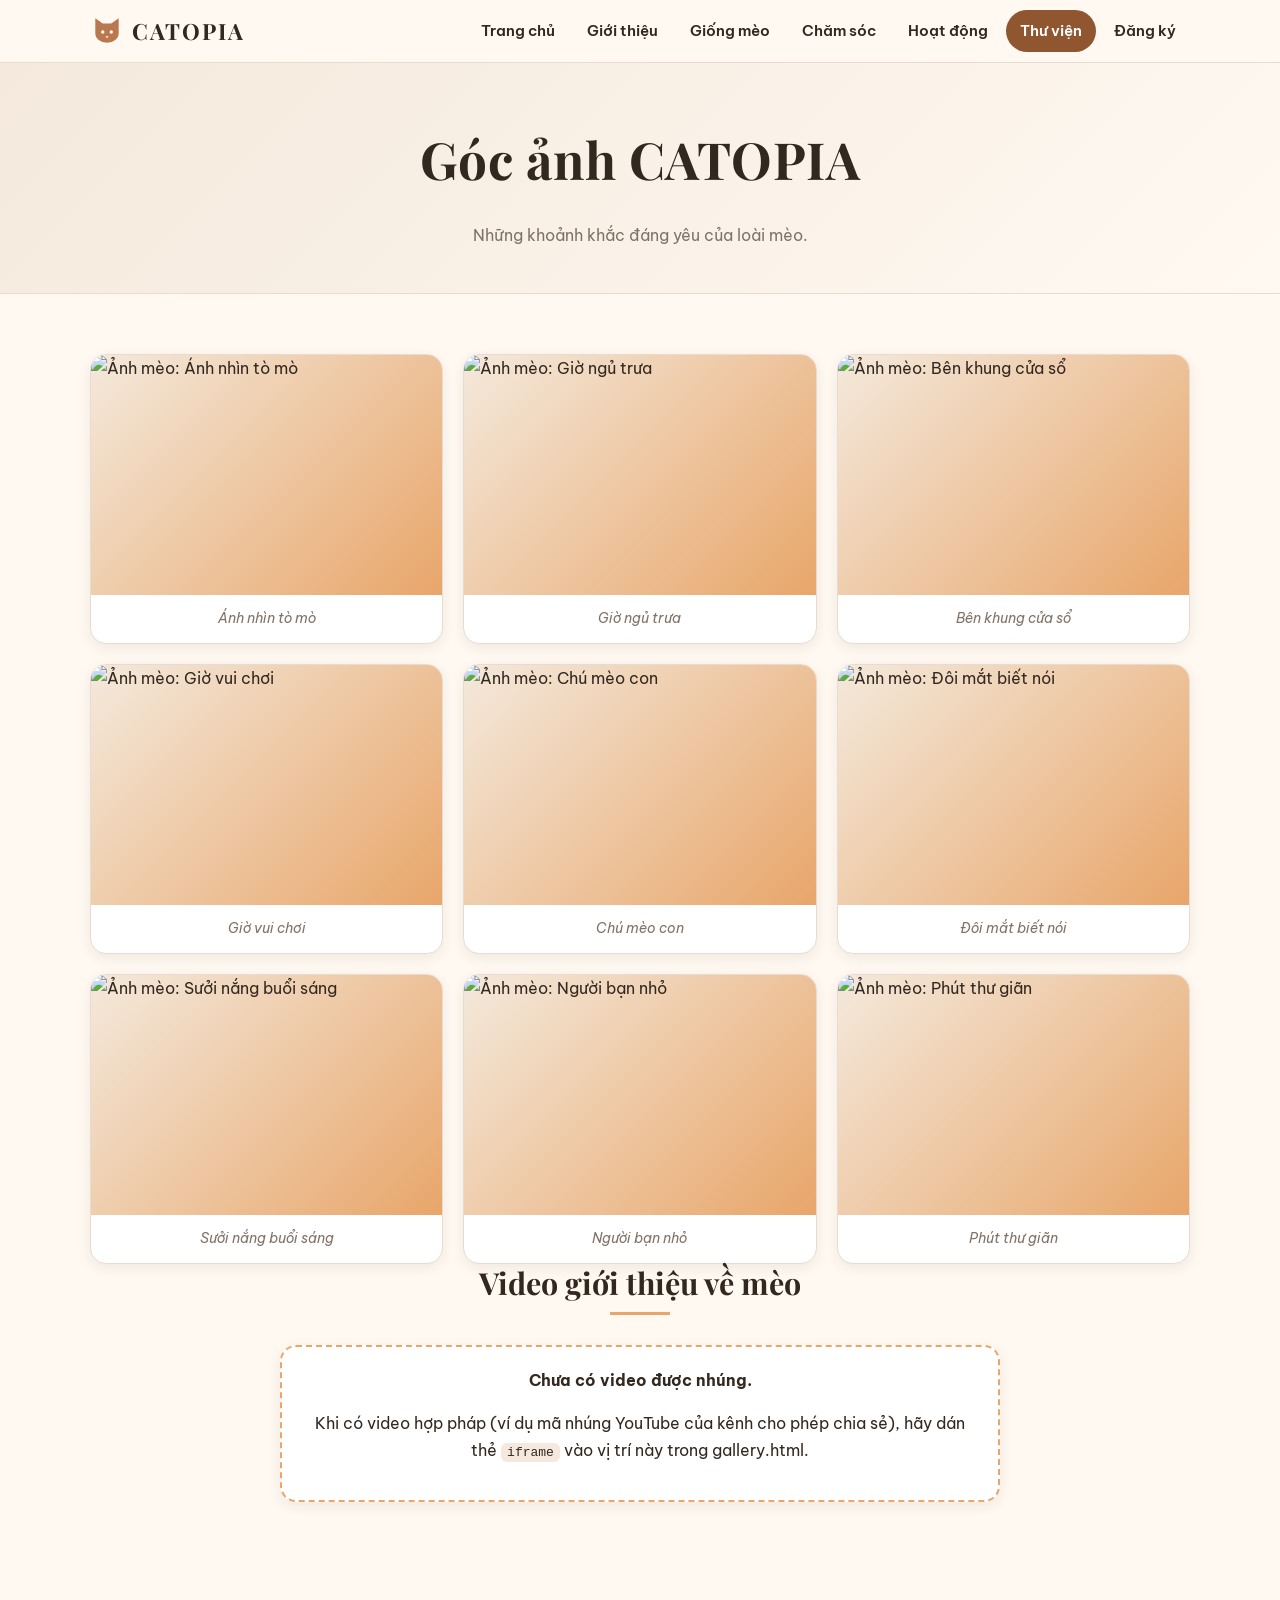
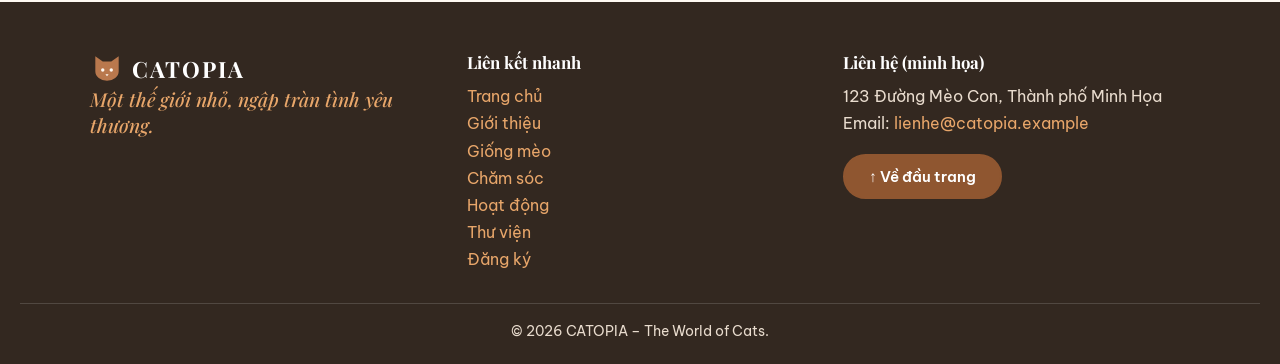
==== gallery.html @ c39b736b "Add files via upload" ====
<!DOCTYPE html>
<html lang="vi">
<head>
<meta charset="UTF-8">
<meta name="viewport" content="width=device-width, initial-scale=1">
<meta name="description" content="Thư viện ảnh mèo của CATOPIA với 9 khoảnh khắc đáng yêu.">
<title>Góc ảnh CATOPIA | Thư viện</title>
<link rel="preconnect" href="https://fonts.googleapis.com">
<link rel="stylesheet" href="https://fonts.googleapis.com/css2?family=Be+Vietnam+Pro:wght@400;600&family=Playfair+Display:ital,wght@0,600;0,700;1,500&display=swap">
<link rel="stylesheet" href="style.css">
</head>
<body id="top">
<header class="site-header"><div class="bar"><a class="logo" href="index.html"><svg viewBox="0 0 32 32" width="34" height="34" aria-hidden="true"><path d="M5 4l7 5h8l7-5v14a11 9 0 0 1-22 0z" fill="#B9784D"/><circle cx="12" cy="17" r="1.6" fill="#FFF9F2"/><circle cx="20" cy="17" r="1.6" fill="#FFF9F2"/><path d="M14.5 21h3L16 22.8z" fill="#FFF9F2"/></svg><span>CATOPIA</span></a><button class="menu-btn" type="button" aria-label="Mở menu" aria-expanded="false">☰</button><nav aria-label="Menu chính"><ul><li><a href="index.html">Trang chủ</a></li><li><a href="about.html">Giới thiệu</a></li><li><a href="breeds.html">Giống mèo</a></li><li><a href="care.html">Chăm sóc</a></li><li><a href="activities.html">Hoạt động</a></li><li><a href="gallery.html" class="active" aria-current="page">Thư viện</a></li><li><a href="register.html">Đăng ký</a></li></ul></nav></div></header>
<main>
<section class="page-head"><h1 id="main-title">Góc ảnh CATOPIA</h1><p>Những khoảnh khắc đáng yêu của loài mèo.</p></section><div class="section"><div class="gallery"><figure class="card shot"><img src="images/cat-01.jpg" alt="Ảnh mèo: Ánh nhìn tò mò" loading="lazy"><figcaption>Ánh nhìn tò mò</figcaption></figure><figure class="card shot"><img src="images/cat-02.jpg" alt="Ảnh mèo: Giờ ngủ trưa" loading="lazy"><figcaption>Giờ ngủ trưa</figcaption></figure><figure class="card shot"><img src="images/cat-03.jpg" alt="Ảnh mèo: Bên khung cửa sổ" loading="lazy"><figcaption>Bên khung cửa sổ</figcaption></figure><figure class="card shot"><img src="images/cat-04.jpg" alt="Ảnh mèo: Giờ vui chơi" loading="lazy"><figcaption>Giờ vui chơi</figcaption></figure><figure class="card shot"><img src="images/cat-05.jpg" alt="Ảnh mèo: Chú mèo con" loading="lazy"><figcaption>Chú mèo con</figcaption></figure><figure class="card shot"><img src="images/cat-06.jpg" alt="Ảnh mèo: Đôi mắt biết nói" loading="lazy"><figcaption>Đôi mắt biết nói</figcaption></figure><figure class="card shot"><img src="images/cat-07.jpg" alt="Ảnh mèo: Sưởi nắng buổi sáng" loading="lazy"><figcaption>Sưởi nắng buổi sáng</figcaption></figure><figure class="card shot"><img src="images/cat-08.jpg" alt="Ảnh mèo: Người bạn nhỏ" loading="lazy"><figcaption>Người bạn nhỏ</figcaption></figure><figure class="card shot"><img src="images/cat-09.jpg" alt="Ảnh mèo: Phút thư giãn" loading="lazy"><figcaption>Phút thư giãn</figcaption></figure></div><h2 class="section-title">Video giới thiệu về mèo</h2><article class="card video-box"><div class="body"><p><strong>Chưa có video được nhúng.</strong></p><p>Khi có video hợp pháp (ví dụ mã nhúng YouTube của kênh cho phép chia sẻ), hãy dán thẻ <code>iframe</code> vào vị trí này trong gallery.html.</p></div></article></div>
</main>
<footer class="site-footer"><div class="bar cols"><div><a class="logo" href="index.html"><svg viewBox="0 0 32 32" width="34" height="34" aria-hidden="true"><path d="M5 4l7 5h8l7-5v14a11 9 0 0 1-22 0z" fill="#B9784D"/><circle cx="12" cy="17" r="1.6" fill="#FFF9F2"/><circle cx="20" cy="17" r="1.6" fill="#FFF9F2"/><path d="M14.5 21h3L16 22.8z" fill="#FFF9F2"/></svg><span>CATOPIA</span></a><p class="slogan">Một thế giới nhỏ, ngập tràn tình yêu thương.</p></div><div><h3>Liên kết nhanh</h3><ul><li><a href="index.html">Trang chủ</a></li><li><a href="about.html">Giới thiệu</a></li><li><a href="breeds.html">Giống mèo</a></li><li><a href="care.html">Chăm sóc</a></li><li><a href="activities.html">Hoạt động</a></li><li><a href="gallery.html">Thư viện</a></li><li><a href="register.html">Đăng ký</a></li></ul></div><div><h3>Liên hệ (minh họa)</h3><p>123 Đường Mèo Con, Thành phố Minh Họa<br>Email: <a href="mailto:lienhe@catopia.example">lienhe@catopia.example</a></p><a class="btn" href="#top">↑ Về đầu trang</a></div></div><p class="copy">© 2026 CATOPIA – The World of Cats.</p></footer>
<script>
var b=document.querySelector('.menu-btn'),n=document.querySelector('nav');b.addEventListener('click',function(){var o=n.classList.toggle('open');b.setAttribute('aria-expanded',o);});
</script>
</body>
</html>
---- style.css ----
/* CATOPIA – style.css dùng chung cho cả 7 trang */
/* 1. Biến màu và reset */
:root{--bg:#FFF9F2;--bg2:#F4E9DC;--main:#B9784D;--main-dark:#8F5630;--accent:#E8A66A;--text:#332820;--muted:#817268;--white:#FFFFFF;--line:#E9DCCE}
/* --main-dark là tông đậm hơn của màu chủ đạo, dùng cho nền nút/chữ trắng để dễ đọc */
*{box-sizing:border-box;margin:0;padding:0}
html{scroll-behavior:smooth}
body{font-family:'Be Vietnam Pro',Arial,sans-serif;line-height:1.7;background-color:var(--bg);color:var(--text)}
h1,h2,h3{font-family:'Playfair Display',Georgia,serif;line-height:1.25;margin-bottom:.6em}
h1{font-size:clamp(2rem,5vw,3.2rem)}
h2{font-size:1.9rem}
h3{font-size:1.25rem}
p{margin-bottom:1rem;color:var(--text)}
a{color:var(--main-dark);transition:color .3s}
a:hover{color:var(--main)}
ul,ol{margin:0 0 1rem 1.4rem}
img{display:block;max-width:100%;object-fit:cover;background:linear-gradient(135deg,var(--bg2),var(--accent))}
small{color:var(--muted)}
mark{background-color:rgba(232,166,106,.45);padding:0 4px;border-radius:4px}
code{background-color:var(--bg2);padding:2px 6px;border-radius:6px}
hr{border:0;border-top:1px dashed var(--main);margin:2rem 0}
blockquote{border-left:4px solid var(--accent);background-color:var(--bg2);padding:14px 20px;margin:1rem 0;font-style:italic}
blockquote::before{content:"“";font:700 2rem/1 Georgia,serif;color:var(--main)}
:focus-visible{outline:3px solid var(--accent);outline-offset:3px}
#main-title{letter-spacing:.5px}
section[id]{scroll-margin-top:90px}
/* 2. Header và điều hướng */
.bar{max-width:1140px;margin:0 auto;padding:0 20px;display:flex;justify-content:space-between;align-items:center;position:relative}
.site-header{position:sticky;top:0;z-index:100;padding:10px 0;background-color:rgba(255,249,242,.96);border-bottom:1px solid var(--line)}
.logo{display:flex;align-items:center;gap:8px;text-decoration:none}
.logo span{font:700 1.4rem 'Playfair Display',Georgia,serif;letter-spacing:2px;color:var(--text)}
nav ul{display:flex;gap:4px;list-style:none;margin:0}
nav a{display:block;padding:8px 14px;border-radius:999px;text-decoration:none;color:var(--text);font-weight:600;font-size:.95rem;transition:background-color .3s,color .3s}
nav a:hover{background-color:var(--bg2);color:var(--main-dark)}
nav a.active{background-color:var(--main-dark);color:var(--white)}
.menu-btn{display:none;background:none;border:1px solid var(--line);border-radius:8px;padding:2px 12px;font-size:1.4rem;color:var(--text);cursor:pointer}
/* 3. Banner (hero): ảnh nền + lớp phủ gradient */
.hero{background-image:linear-gradient(rgba(51,40,32,.78),rgba(51,40,32,.35)),url(images/banner.jpg);background-size:cover;background-position:center;background-color:var(--main-dark);min-height:80vh;padding:80px 20px;display:flex;flex-direction:column;justify-content:center;align-items:center;text-align:center;color:white}
.hero>*{animation:fadeUp .9s ease both}
.hero p{max-width:640px;color:white}
.hero .slogan{color:var(--accent);font-size:1.6rem}
.hero #main-title{text-shadow:0 3px 14px rgba(0,0,0,.5)}
.hero .cta{animation-delay:.3s}
.cta{display:flex;gap:14px;flex-wrap:wrap;justify-content:center;margin-top:10px}
.slogan{font:italic 500 1.2rem 'Playfair Display',Georgia,serif;color:var(--accent)}
.page-head{text-align:center;padding:64px 20px 44px;background-image:linear-gradient(135deg,var(--bg2),var(--bg));border-bottom:1px solid var(--line);animation:fadeUp .7s ease both}
.page-head p{max-width:640px;margin:0 auto;color:var(--muted)}
@keyframes fadeUp{from{opacity:0;transform:translateY(22px)}to{opacity:1;transform:none}}
/* 4. Bố cục Flexbox bắt buộc: .row và .block_3 */
.row{display:flex;flex-wrap:wrap;width:100%;justify-content:center;align-items:stretch}
.block_3{width:33.333333%;padding:15px}
.row .block_3{display:flex}
.row .block_3>*{width:100%}
.section{max-width:1140px;margin:0 auto;padding:60px 20px}
.alt{background-color:var(--bg2)}
.prose{max-width:820px}
.section-title{text-align:center}
.section-title::after{content:"";display:block;width:60px;height:3px;background-color:var(--accent);margin:10px auto 30px}
.split{display:flex;flex-wrap:wrap;gap:36px;align-items:center;margin:40px 0}
.split>*{flex:1 1 320px;min-width:0}
/* Khung ảnh thống nhất: kích thước cố định, object-fit, bo góc 16px, zoom nhẹ khi rê chuột */
.photo{overflow:hidden;border-radius:16px;box-shadow:0 8px 24px rgba(51,40,32,.15);background-color:var(--white)}
.photo img{width:100%;height:340px;object-fit:cover;transition:transform .5s ease}
.photo:hover img{transform:scale(1.05)}
.photo figcaption{margin:0;padding:10px 14px}
.form-photo{max-width:720px;margin:0 auto 24px}
.photo.form-photo img{height:200px}
figure{margin:1.2rem 0}
figcaption{font-size:.88rem;color:var(--muted);text-align:center;margin-top:8px;font-style:italic}
/* 5. Thẻ (card), hộp thông tin, nút */
.card{margin:0;background-color:var(--white);border:1px solid var(--line);border-radius:16px;box-shadow:0 4px 14px rgba(51,40,32,.08);overflow:hidden;transition:transform .3s ease,box-shadow .3s ease}
.card:hover{transform:translateY(-6px);box-shadow:0 14px 30px rgba(51,40,32,.16)}
.card img{width:100%;height:220px;transition:transform .5s ease}
.card:hover img{transform:scale(1.07)}
.card ul,.card ol{font-size:.95rem}
.body{padding:20px 22px}
.slogan-card{text-align:center;padding:28px 22px;border-top:4px solid var(--accent)}
.num{display:block;font:700 2.4rem 'Playfair Display',Georgia,serif;color:var(--main-dark)}
.note{background-color:rgba(232,166,106,.2);border-left:5px solid var(--accent);border-radius:10px;padding:14px 18px;margin:1.2rem 0}
.note p{margin:0}
.btn{display:inline-block;padding:11px 24px;border:2px solid var(--main-dark);border-radius:999px;background-color:var(--main-dark);color:var(--white);font:600 .95rem 'Be Vietnam Pro',Arial,sans-serif;text-decoration:none;cursor:pointer;transition:background-color .3s,color .3s,transform .2s}
.btn:hover,.btn:focus-visible{background-color:var(--accent);border-color:var(--accent);color:var(--text)}
.btn:active{transform:scale(.96)}
.btn.ghost{background-color:transparent;border-color:var(--white)}
.btn.ghost:hover{background-color:var(--white);border-color:var(--white);color:var(--main-dark)}
/* 6. Bảng */
.table-wrap{overflow-x:auto;margin:20px 0;border:1px solid var(--line);border-radius:14px;background-color:var(--white);box-shadow:0 4px 14px rgba(51,40,32,.06)}
table{width:100%;min-width:640px;border-collapse:collapse}
caption{padding:14px;font:700 1.15rem 'Playfair Display',Georgia,serif;text-align:left}
th,td{padding:12px 14px;text-align:left;vertical-align:top;border-bottom:1px solid var(--line)}
thead th{background-color:var(--main-dark);color:var(--white);letter-spacing:1px}
tbody th{color:var(--main-dark)}
tbody tr{transition:background-color .25s}
tbody tr:nth-child(even){background-color:var(--bg)}
tbody tr:hover{background-color:rgba(232,166,106,.3)}
/* 7. Thư viện ảnh (CSS Grid) và video */
.gallery{display:grid;grid-template-columns:repeat(3,1fr);gap:20px}
.shot img{height:240px}
.shot figcaption{margin:0;padding:12px 16px}
.video-box{max-width:720px;margin:0 auto;text-align:center;border:2px dashed var(--accent)}
/* 8. Biểu mẫu */
form{display:grid;gap:18px;max-width:720px;margin:0 auto;padding:28px;background-color:var(--white);border:1px solid var(--line);border-radius:16px;box-shadow:0 4px 14px rgba(51,40,32,.08)}
label,legend{font-weight:600}
fieldset{border:0}
fieldset label{display:inline-block;margin-right:18px;font-weight:400}
input,select,textarea{width:100%;margin-top:6px;padding:11px 14px;border:1.5px solid var(--line);border-radius:10px;font:inherit;background-color:var(--bg);color:var(--text);transition:border-color .3s}
input[type=radio],input[type=checkbox]{width:auto;margin:0 8px 0 0}
input:focus,select:focus,textarea:focus{border-color:var(--main)}
textarea{min-height:120px;resize:vertical}
.ok{max-width:720px;margin:0 auto 18px;padding:14px 18px;border:1px solid #1E7B4F;border-radius:12px;background-color:#E7F5EC;color:#14532D}
/* 9. Minh họa độ ưu tiên (specificity): element < class < ID < inline < !important */
.demo p{padding:8px 14px;margin-bottom:8px;border-left:5px solid var(--line);background-color:var(--white)}
.demo p:first-child{font-weight:700}
.demo p::before{content:"▸ "}
.d-class{color:var(--main-dark)}
#d-id,#d-in,#d-imp{color:#C0392B}
.d-imp{color:#6A3FA0!important}
/* 10. Footer */
.site-footer{margin-top:40px;padding:50px 0 20px;background-color:var(--text);color:var(--line)}
.site-footer .cols{align-items:flex-start;gap:30px;flex-wrap:wrap}
.site-footer .cols>div{flex:1 1 220px}
.site-footer h3{color:var(--white);font-size:1.05rem}
.site-footer ul{list-style:none;margin:0}
.site-footer p{color:var(--line)}
.site-footer .slogan{color:var(--accent)}
.site-footer .logo span{color:var(--white)}
.site-footer a{color:var(--accent);text-decoration:none}
.site-footer a:hover{color:var(--white)}
.site-footer .btn{color:var(--white)}
.site-footer .btn:hover{color:var(--text)}
.copy{margin:30px 20px 0;padding-top:16px;border-top:1px solid rgba(255,255,255,.15);text-align:center;font-size:.88rem}
/* 11. Responsive */
@media (max-width:768px){
.block_3{width:50%}
.gallery{grid-template-columns:repeat(2,1fr)}
.menu-btn{display:block}
nav ul{display:none;position:absolute;top:100%;left:0;right:0;flex-direction:column;padding:10px;background-color:var(--bg);border:1px solid var(--line);border-radius:0 0 14px 14px;box-shadow:0 12px 24px rgba(51,40,32,.12)}
nav.open ul{display:flex}
h2{font-size:1.6rem}
.section{padding:44px 16px}
.photo img{height:280px}
}
@media (max-width:480px){
.block_3{width:100%}
.gallery{grid-template-columns:1fr}
.hero{min-height:70vh}
.photo img{height:240px}
.photo.form-photo img{height:140px}
.btn{width:100%;text-align:center}
}
/* Tôn trọng người dùng muốn giảm chuyển động (một trường hợp cần !important) */
@media (prefers-reduced-motion:reduce){*{animation:none!important;transition:none!important}}
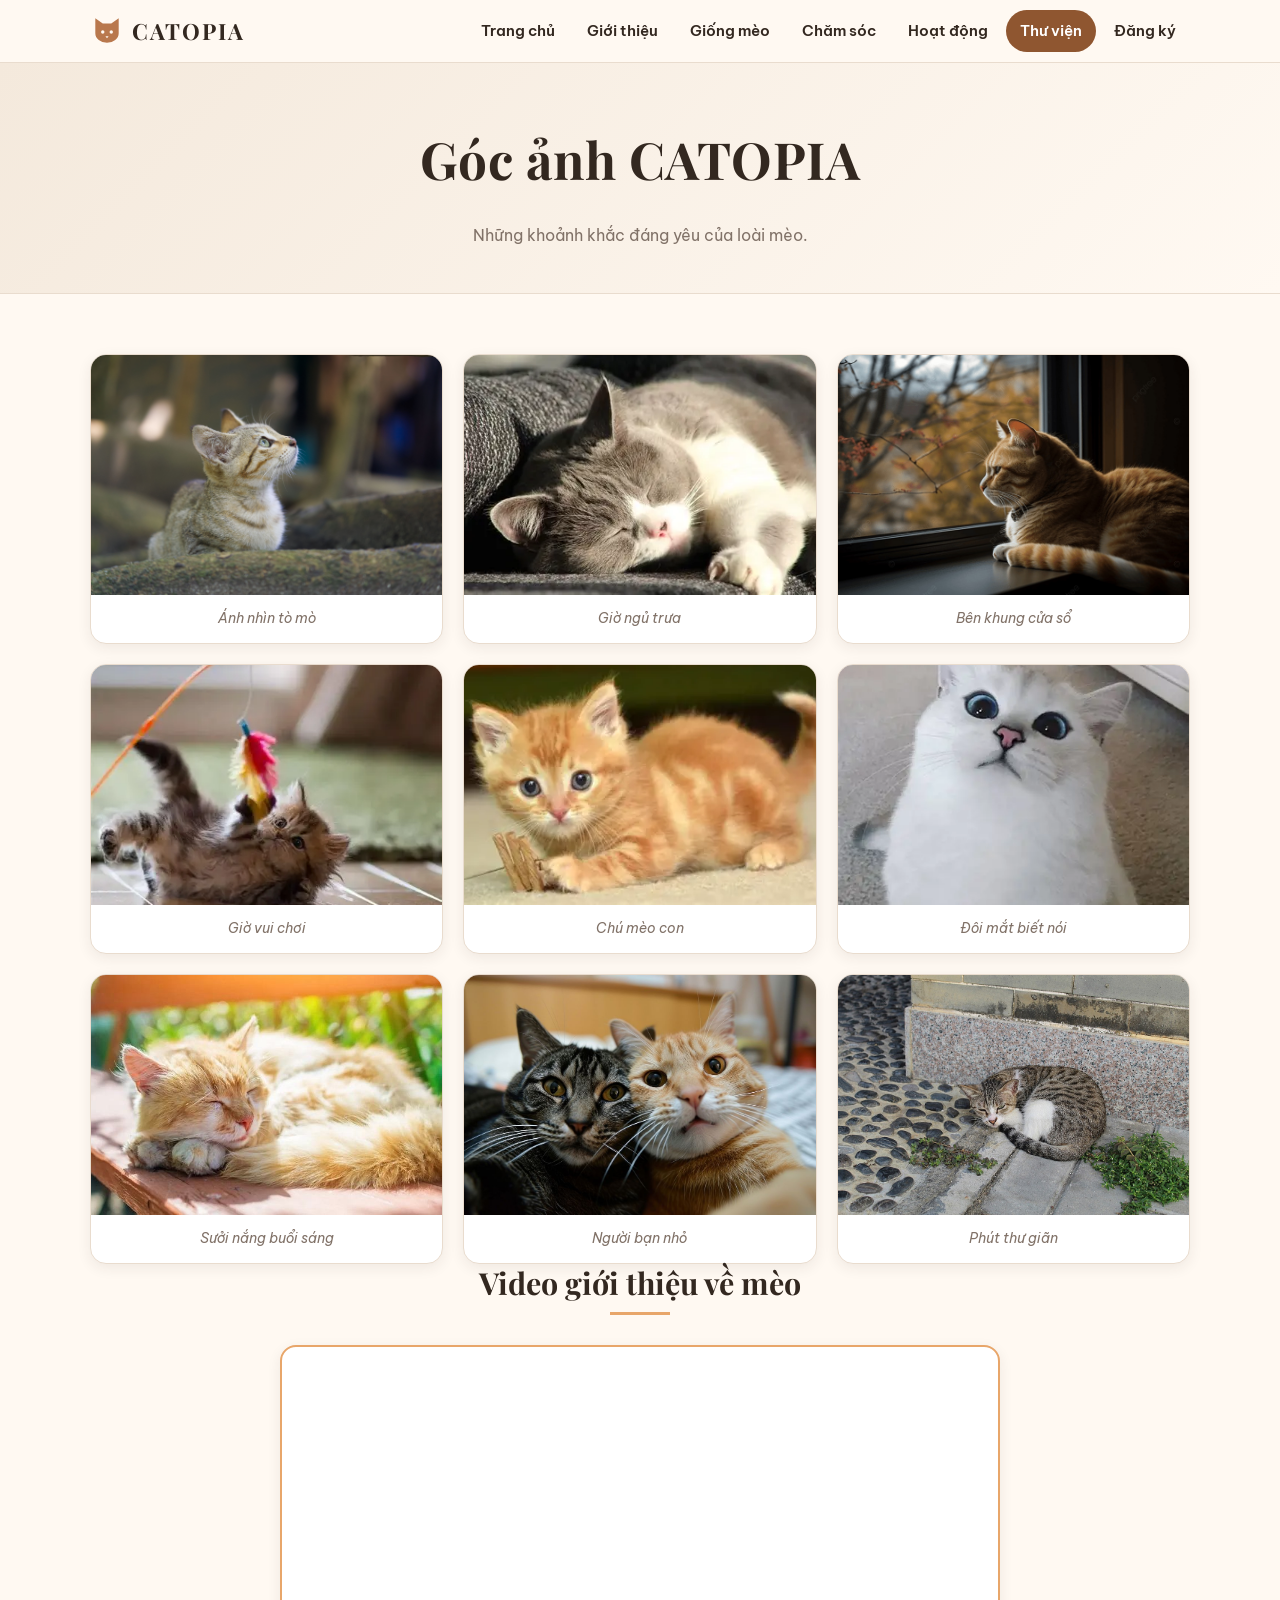
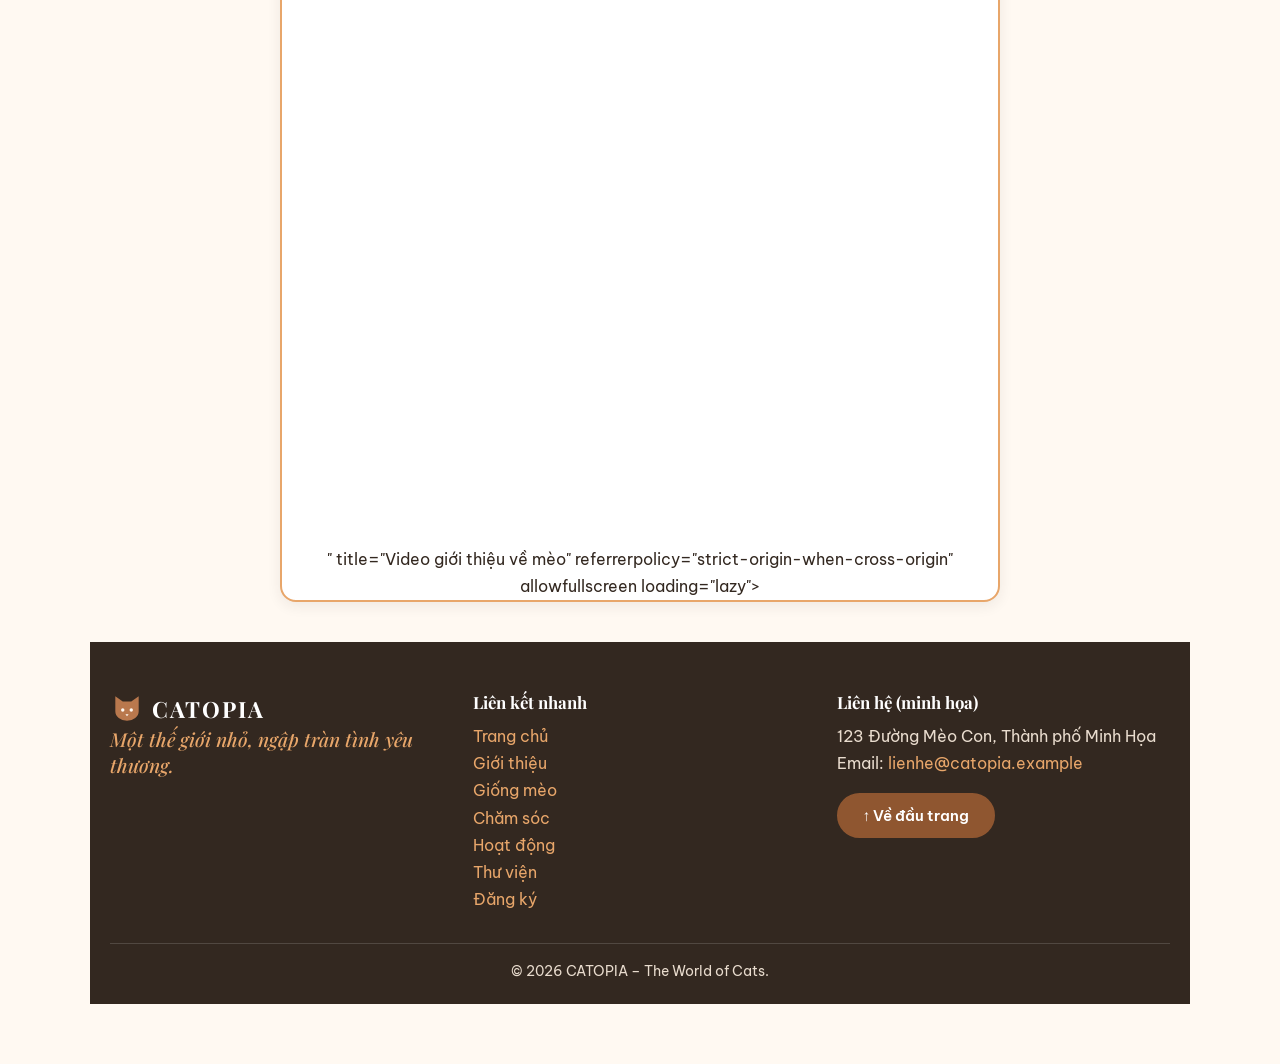
==== commit 74332a15: "Embed YouTube video in gallery.html Added an embedded YouTube video for cat introduction." ====
--- a/gallery.html
+++ b/gallery.html
@@ -12,8 +12,14 @@
 <body id="top">
 <header class="site-header"><div class="bar"><a class="logo" href="index.html"><svg viewBox="0 0 32 32" width="34" height="34" aria-hidden="true"><path d="M5 4l7 5h8l7-5v14a11 9 0 0 1-22 0z" fill="#B9784D"/><circle cx="12" cy="17" r="1.6" fill="#FFF9F2"/><circle cx="20" cy="17" r="1.6" fill="#FFF9F2"/><path d="M14.5 21h3L16 22.8z" fill="#FFF9F2"/></svg><span>CATOPIA</span></a><button class="menu-btn" type="button" aria-label="Mở menu" aria-expanded="false">☰</button><nav aria-label="Menu chính"><ul><li><a href="index.html">Trang chủ</a></li><li><a href="about.html">Giới thiệu</a></li><li><a href="breeds.html">Giống mèo</a></li><li><a href="care.html">Chăm sóc</a></li><li><a href="activities.html">Hoạt động</a></li><li><a href="gallery.html" class="active" aria-current="page">Thư viện</a></li><li><a href="register.html">Đăng ký</a></li></ul></nav></div></header>
 <main>
-<section class="page-head"><h1 id="main-title">Góc ảnh CATOPIA</h1><p>Những khoảnh khắc đáng yêu của loài mèo.</p></section><div class="section"><div class="gallery"><figure class="card shot"><img src="images/cat-01.jpg" alt="Ảnh mèo: Ánh nhìn tò mò" loading="lazy"><figcaption>Ánh nhìn tò mò</figcaption></figure><figure class="card shot"><img src="images/cat-02.jpg" alt="Ảnh mèo: Giờ ngủ trưa" loading="lazy"><figcaption>Giờ ngủ trưa</figcaption></figure><figure class="card shot"><img src="images/cat-03.jpg" alt="Ảnh mèo: Bên khung cửa sổ" loading="lazy"><figcaption>Bên khung cửa sổ</figcaption></figure><figure class="card shot"><img src="images/cat-04.jpg" alt="Ảnh mèo: Giờ vui chơi" loading="lazy"><figcaption>Giờ vui chơi</figcaption></figure><figure class="card shot"><img src="images/cat-05.jpg" alt="Ảnh mèo: Chú mèo con" loading="lazy"><figcaption>Chú mèo con</figcaption></figure><figure class="card shot"><img src="images/cat-06.jpg" alt="Ảnh mèo: Đôi mắt biết nói" loading="lazy"><figcaption>Đôi mắt biết nói</figcaption></figure><figure class="card shot"><img src="images/cat-07.jpg" alt="Ảnh mèo: Sưởi nắng buổi sáng" loading="lazy"><figcaption>Sưởi nắng buổi sáng</figcaption></figure><figure class="card shot"><img src="images/cat-08.jpg" alt="Ảnh mèo: Người bạn nhỏ" loading="lazy"><figcaption>Người bạn nhỏ</figcaption></figure><figure class="card shot"><img src="images/cat-09.jpg" alt="Ảnh mèo: Phút thư giãn" loading="lazy"><figcaption>Phút thư giãn</figcaption></figure></div><h2 class="section-title">Video giới thiệu về mèo</h2><article class="card video-box"><div class="body"><p><strong>Chưa có video được nhúng.</strong></p><p>Khi có video hợp pháp (ví dụ mã nhúng YouTube của kênh cho phép chia sẻ), hãy dán thẻ <code>iframe</code> vào vị trí này trong gallery.html.</p></div></article></div>
-</main>
+<section class="page-head"><h1 id="main-title">Góc ảnh CATOPIA</h1><p>Những khoảnh khắc đáng yêu của loài mèo.</p></section><div class="section"><div class="gallery"><figure class="card shot"><img src="images/cat-01.jpg" alt="Ảnh mèo: Ánh nhìn tò mò" loading="lazy"><figcaption>Ánh nhìn tò mò</figcaption></figure><figure class="card shot"><img src="images/cat-02.jpg" alt="Ảnh mèo: Giờ ngủ trưa" loading="lazy"><figcaption>Giờ ngủ trưa</figcaption></figure><figure class="card shot"><img src="images/cat-03.jpg" alt="Ảnh mèo: Bên khung cửa sổ" loading="lazy"><figcaption>Bên khung cửa sổ</figcaption></figure><figure class="card shot"><img src="images/cat-04.jpg" alt="Ảnh mèo: Giờ vui chơi" loading="lazy"><figcaption>Giờ vui chơi</figcaption></figure><figure class="card shot"><img src="images/cat-05.jpg" alt="Ảnh mèo: Chú mèo con" loading="lazy"><figcaption>Chú mèo con</figcaption></figure><figure class="card shot"><img src="images/cat-06.jpg" alt="Ảnh mèo: Đôi mắt biết nói" loading="lazy"><figcaption>Đôi mắt biết nói</figcaption></figure><figure class="card shot"><img src="images/cat-07.jpg" alt="Ảnh mèo: Sưởi nắng buổi sáng" loading="lazy"><figcaption>Sưởi nắng buổi sáng</figcaption></figure><figure class="card shot"><img src="images/cat-08.jpg" alt="Ảnh mèo: Người bạn nhỏ" loading="lazy"><figcaption>Người bạn nhỏ</figcaption></figure><figure class="card shot"><img src="images/cat-09.jpg" alt="Ảnh mèo: Phút thư giãn" loading="lazy"><figcaption>Phút thư giãn</figcaption></figure></div><h2 class="section-title">Video giới thiệu về mèo</h2><article class="card video-box" style="border-style:solid">
+  <iframe style="width:100%;aspect-ratio:16/9;border:0;display:block"
+    src="https://www.youtube.com/embed/<iframe width="1420" height="799" src="https://www.youtube.com/embed/WeOTW8mCSHQ" title="Hành Trình Của Loài Mèo | Khám Phá Thế Giới Động Vật" frameborder="0" allow="accelerometer; autoplay; clipboard-write; encrypted-media; gyroscope; picture-in-picture; web-share" referrerpolicy="strict-origin-when-cross-origin" allowfullscreen></iframe>"
+    title="Video giới thiệu về mèo"
+    referrerpolicy="strict-origin-when-cross-origin"
+    allowfullscreen loading="lazy"></iframe>
+</article>
+
 <footer class="site-footer"><div class="bar cols"><div><a class="logo" href="index.html"><svg viewBox="0 0 32 32" width="34" height="34" aria-hidden="true"><path d="M5 4l7 5h8l7-5v14a11 9 0 0 1-22 0z" fill="#B9784D"/><circle cx="12" cy="17" r="1.6" fill="#FFF9F2"/><circle cx="20" cy="17" r="1.6" fill="#FFF9F2"/><path d="M14.5 21h3L16 22.8z" fill="#FFF9F2"/></svg><span>CATOPIA</span></a><p class="slogan">Một thế giới nhỏ, ngập tràn tình yêu thương.</p></div><div><h3>Liên kết nhanh</h3><ul><li><a href="index.html">Trang chủ</a></li><li><a href="about.html">Giới thiệu</a></li><li><a href="breeds.html">Giống mèo</a></li><li><a href="care.html">Chăm sóc</a></li><li><a href="activities.html">Hoạt động</a></li><li><a href="gallery.html">Thư viện</a></li><li><a href="register.html">Đăng ký</a></li></ul></div><div><h3>Liên hệ (minh họa)</h3><p>123 Đường Mèo Con, Thành phố Minh Họa<br>Email: <a href="mailto:lienhe@catopia.example">lienhe@catopia.example</a></p><a class="btn" href="#top">↑ Về đầu trang</a></div></div><p class="copy">© 2026 CATOPIA – The World of Cats.</p></footer>
 <script>
 var b=document.querySelector('.menu-btn'),n=document.querySelector('nav');b.addEventListener('click',function(){var o=n.classList.toggle('open');b.setAttribute('aria-expanded',o);});
